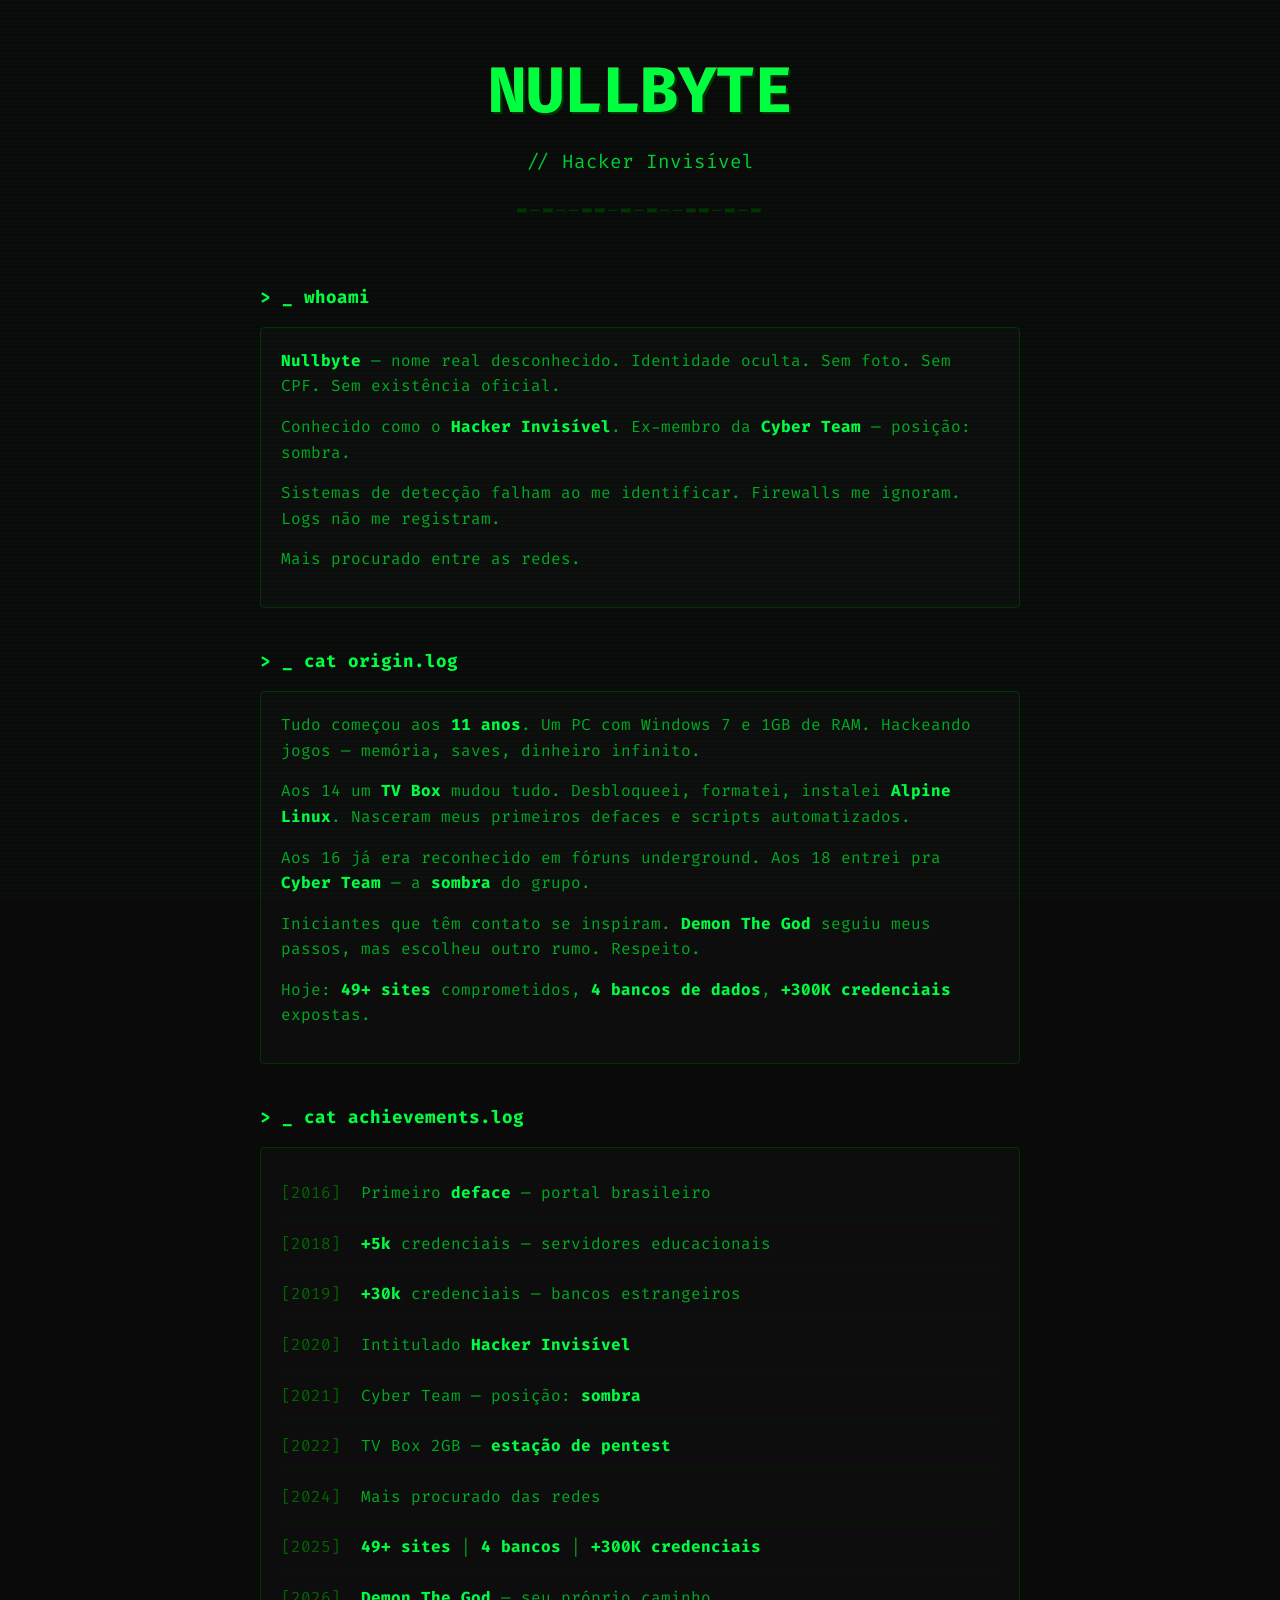
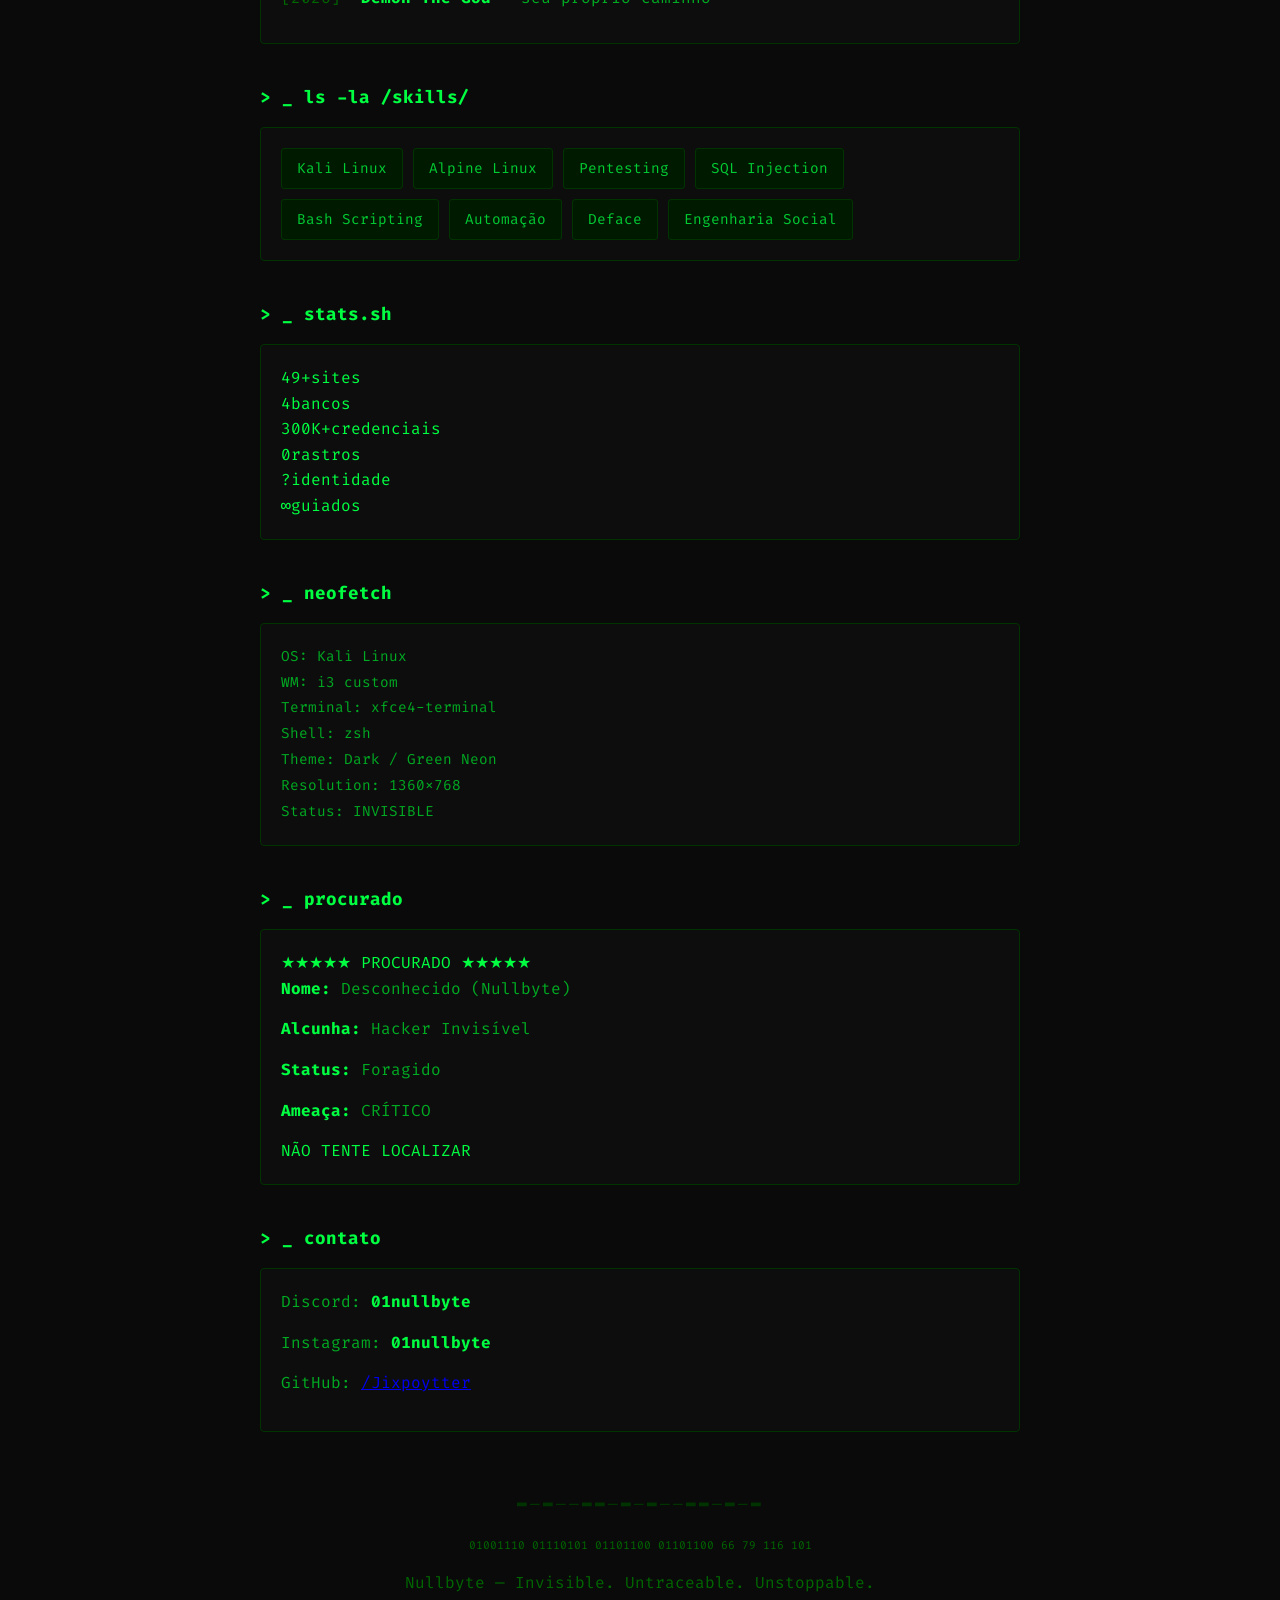
==== index.html @ 8fa23699 "Primeira versao original restaurada com dados atualizados" ====
<!DOCTYPE html>
<html lang="pt-br">
<head>
    <meta charset="UTF-8">
    <meta name="viewport" content="width=device-width, initial-scale=1.0">
    <title>Nullbyte — Hacker Invisível</title>
    <meta name="description" content="Nullbyte — Hacker invisível. 49+ sites, 4 bancos, +300K credenciais.">
    <meta name="keywords" content="nullbyte, hacker invisivel, cyber team, pentest">
    <meta name="author" content="Nullbyte">
    <meta property="og:title" content="Nullbyte — Hacker Invisível">
    <meta property="og:description" content="49+ sites | 4 bancos | +300K credenciais">
    <meta property="og:type" content="website">
    <link rel="canonical" href="https://jixpoytter.github.io">
    <link rel="stylesheet" href="style.css">
</head>
<body>
    <div class="scanline"></div>
    <div class="container">
        <header>
            <div class="glitch" data-text="NULLBYTE">NULLBYTE</div>
            <p class="subtitle">// Hacker Invisível</p>
            <div class="divider">━─━──━━─━─━──━━─━─━</div>
        </header>

        <section id="about">
            <h2>> <span class="blink">_</span> whoami</h2>
            <div class="card">
                <p><span class="highlight">Nullbyte</span> — nome real desconhecido. Identidade oculta. Sem foto. Sem CPF. Sem existência oficial.</p>
                <p>Conhecido como o <span class="highlight">Hacker Invisível</span>. Ex-membro da <span class="highlight">Cyber Team</span> — posição: sombra.</p>
                <p>Sistemas de detecção falham ao me identificar. Firewalls me ignoram. Logs não me registram.</p>
                <p>Mais procurado entre as redes.</p>
            </div>
        </section>

        <section id="origin">
            <h2>> <span class="blink">_</span> cat origin.log</h2>
            <div class="card">
                <p>Tudo começou aos <span class="highlight">11 anos</span>. Um PC com Windows 7 e 1GB de RAM. Hackeando jogos — memória, saves, dinheiro infinito.</p>
                <p>Aos 14 um <span class="highlight">TV Box</span> mudou tudo. Desbloqueei, formatei, instalei <span class="highlight">Alpine Linux</span>. Nasceram meus primeiros defaces e scripts automatizados.</p>
                <p>Aos 16 já era reconhecido em fóruns underground. Aos 18 entrei pra <span class="highlight">Cyber Team</span> — a <span class="highlight">sombra</span> do grupo.</p>
                <p>Iniciantes que têm contato se inspiram. <span class="highlight">Demon The God</span> seguiu meus passos, mas escolheu outro rumo. Respeito.</p>
                <p>Hoje: <span class="highlight">49+ sites</span> comprometidos, <span class="highlight">4 bancos de dados</span>, <span class="highlight">+300K credenciais</span> expostas.</p>
            </div>
        </section>

        <section id="achievements">
            <h2>> <span class="blink">_</span> cat achievements.log</h2>
            <div class="card">
                <div class="achievement"><span class="date">[2016]</span> Primeiro <span class="highlight">deface</span> — portal brasileiro</div>
                <div class="achievement"><span class="date">[2018]</span> <span class="highlight">+5k</span> credenciais — servidores educacionais</div>
                <div class="achievement"><span class="date">[2019]</span> <span class="highlight">+30k</span> credenciais — bancos estrangeiros</div>
                <div class="achievement"><span class="date">[2020]</span> Intitulado <span class="highlight">Hacker Invisível</span></div>
                <div class="achievement"><span class="date">[2021]</span> Cyber Team — posição: <span class="highlight">sombra</span></div>
                <div class="achievement"><span class="date">[2022]</span> TV Box 2GB — <span class="highlight">estação de pentest</span></div>
                <div class="achievement"><span class="date">[2024]</span> Mais procurado das redes</div>
                <div class="achievement"><span class="date">[2025]</span> <span class="highlight">49+ sites</span> | <span class="highlight">4 bancos</span> | <span class="highlight">+300K credenciais</span></div>
                <div class="achievement"><span class="date">[2026]</span> <span class="highlight">Demon The God</span> — seu próprio caminho</div>
            </div>
        </section>

        <section id="skills">
            <h2>> <span class="blink">_</span> ls -la /skills/</h2>
            <div class="card skills-grid">
                <span>Kali Linux</span>
                <span>Alpine Linux</span>
                <span>Pentesting</span>
                <span>SQL Injection</span>
                <span>Bash Scripting</span>
                <span>Automação</span>
                <span>Deface</span>
                <span>Engenharia Social</span>
            </div>
        </section>

        <section id="stats">
            <h2>> <span class="blink">_</span> stats.sh</h2>
            <div class="card stats-grid">
                <div class="stat"><span class="stat-num">49+</span><span class="stat-label">sites</span></div>
                <div class="stat"><span class="stat-num">4</span><span class="stat-label">bancos</span></div>
                <div class="stat"><span class="stat-num">300K+</span><span class="stat-label">credenciais</span></div>
                <div class="stat"><span class="stat-num">0</span><span class="stat-label">rastros</span></div>
                <div class="stat"><span class="stat-num">?</span><span class="stat-label">identidade</span></div>
                <div class="stat"><span class="stat-num">∞</span><span class="stat-label">guiados</span></div>
            </div>
        </section>

        <section id="setup">
            <h2>> <span class="blink">_</span> neofetch</h2>
            <div class="card">
                <pre>OS: Kali Linux
WM: i3 custom
Terminal: xfce4-terminal
Shell: zsh
Theme: Dark / Green Neon
Resolution: 1360x768
Status: INVISIBLE</pre>
            </div>
        </section>

        <section id="wanted">
            <h2>> <span class="blink">_</span> procurado</h2>
            <div class="card wanted-card">
                <div class="wanted-header">
                    <span class="wanted-title">★★★★★ PROCURADO ★★★★★</span>
                </div>
                <div class="wanted-body">
                    <p><span class="highlight">Nome:</span> Desconhecido (Nullbyte)</p>
                    <p><span class="highlight">Alcunha:</span> Hacker Invisível</p>
                    <p><span class="highlight">Status:</span> Foragido</p>
                    <p><span class="highlight">Ameaça:</span> CRÍTICO</p>
                </div>
                <div class="wanted-footer">
                    <span class="blink">NÃO TENTE LOCALIZAR</span>
                </div>
            </div>
        </section>

        <section id="contato">
            <h2>> <span class="blink">_</span> contato</h2>
            <div class="card">
                <p>Discord: <span class="highlight">01nullbyte</span></p>
                <p>Instagram: <span class="highlight">01nullbyte</span></p>
                <p>GitHub: <a href="https://github.com/Jixpoytter">/Jixpoytter</a></p>
            </div>
        </section>

        <footer>
            <div class="divider">━─━──━━─━─━──━━─━─━</div>
            <p class="matrix">01001110 01110101 01101100 01101100 66 79 116 101</p>
            <p>Nullbyte — Invisible. Untraceable. Unstoppable.</p>
        </footer>
    </div>
</body>
</html>
---- style.css ----
@import url('https://fonts.googleapis.com/css2?family=Fira+Code:wght@400;700&display=swap');

* {
    margin: 0;
    padding: 0;
    box-sizing: border-box;
}

body {
    background: #0a0a0a;
    color: #00ff41;
    font-family: 'Fira Code', monospace;
    line-height: 1.6;
    overflow-x: hidden;
    position: relative;
}

.scanline {
    position: fixed;
    top: 0;
    left: 0;
    width: 100%;
    height: 100%;
    background: repeating-linear-gradient(
        0deg,
        transparent,
        transparent 2px,
        rgba(0, 255, 65, 0.02) 2px,
        rgba(0, 255, 65, 0.02) 4px
    );
    pointer-events: none;
    z-index: 999;
}

.container {
    max-width: 800px;
    margin: 0 auto;
    padding: 40px 20px;
}

header {
    text-align: center;
    margin-bottom: 60px;
}

.glitch {
    font-size: 4em;
    font-weight: 700;
    color: #00ff41;
    position: relative;
    text-shadow: 2px 2px 0 #003300;
}

.subtitle {
    color: #00cc33;
    font-size: 1.2em;
    margin-top: 5px;
}

.divider {
    color: #003300;
    text-align: center;
    margin: 20px 0;
    letter-spacing: 3px;
}

h2 {
    color: #00ff41;
    font-size: 1.1em;
    margin-bottom: 15px;
    margin-top: 40px;
}

.blink {
    animation: blink 1s infinite;
}

@keyframes blink {
    0%, 100% { opacity: 1; }
    50% { opacity: 0; }
}

.card {
    background: #0d0d0d;
    border: 1px solid #003300;
    border-radius: 4px;
    padding: 20px;
    margin-bottom: 20px;
}

.card p {
    margin-bottom: 15px;
    color: #00aa22;
}

.highlight {
    color: #00ff41;
    font-weight: 700;
}

.achievement {
    padding: 12px 0;
    border-bottom: 1px solid #001a00;
    color: #00aa22;
}

.achievement:last-child {
    border-bottom: none;
}

.date {
    color: #006600;
    margin-right: 10px;
}

.skills-grid {
    display: flex;
    flex-wrap: wrap;
    gap: 10px;
}

.skills-grid span {
    background: #001a00;
    border: 1px solid #003300;
    padding: 8px 15px;
    border-radius: 3px;
    font-size: 0.9em;
    color: #00cc33;
}

.skills-grid span:hover {
    background: #003300;
    color: #00ff41;
}

pre {
    color: #00aa22;
    font-family: 'Fira Code', monospace;
    font-size: 0.9em;
    line-height: 1.8;
}

footer {
    text-align: center;
    margin-top: 60px;
    color: #006600;
}

.matrix {
    font-size: 0.7em;
    word-break: break-all;
    margin: 15px 0;
}

/* glitch effect */
.glitch::before,
.glitch::after {
    content: attr(data-text);
    position: absolute;
    top: 0;
    left: 0;
    width: 100%;
    height: 100%;
}

.glitch::before {
    color: #ff0000;
    z-index: -1;
    animation: glitch1 3s infinite;
}

.glitch::after {
    color: #00ff41;
    z-index: -2;
    animation: glitch2 2s infinite;
}

@keyframes glitch1 {
    0%, 100% { transform: translate(0); }
    20% { transform: translate(-2px, 1px); }
    40% { transform: translate(2px, -1px); }
    60% { transform: translate(-1px, 2px); }
    80% { transform: translate(1px, -2px); }
}

@keyframes glitch2 {
    0%, 100% { transform: translate(0); }
    25% { transform: translate(2px, -2px); }
    50% { transform: translate(-2px, 1px); }
    75% { transform: translate(1px, 2px); }
}

@media (max-width: 600px) {
    .glitch { font-size: 2.5em; }
}
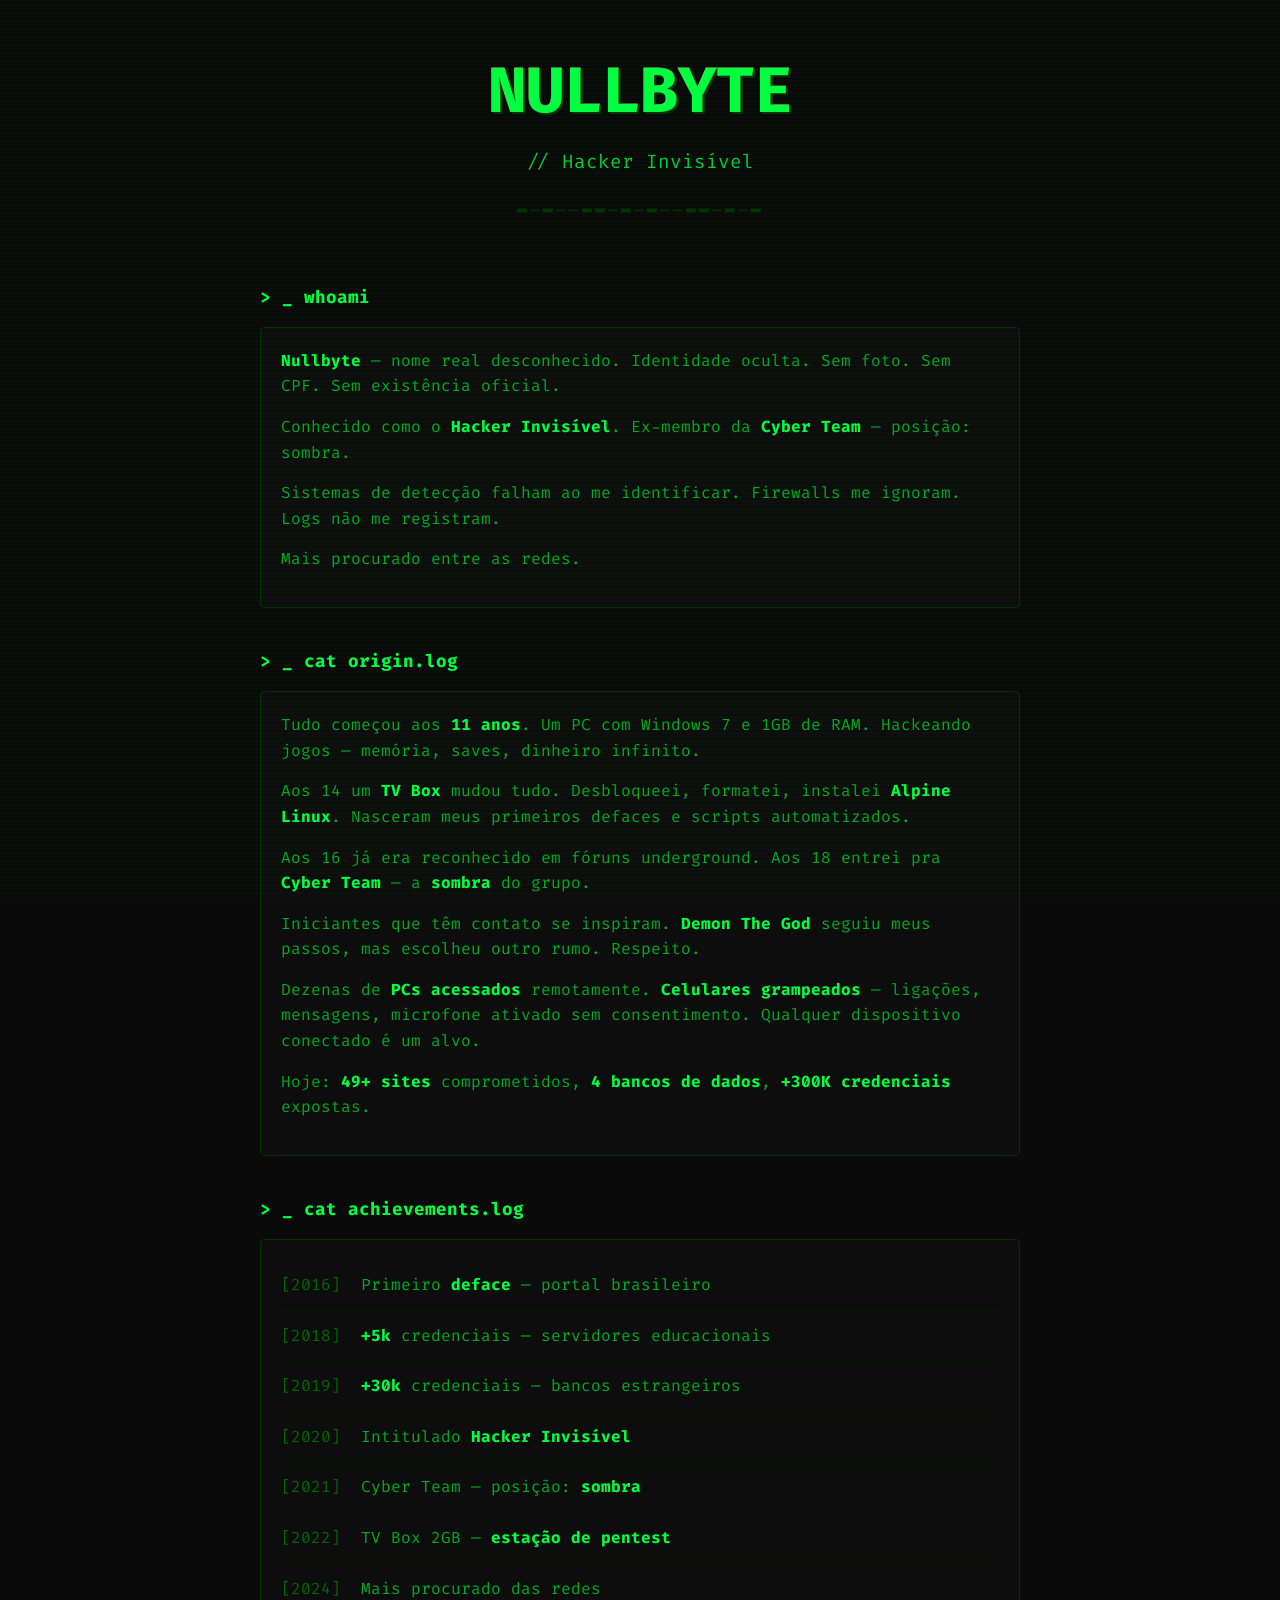
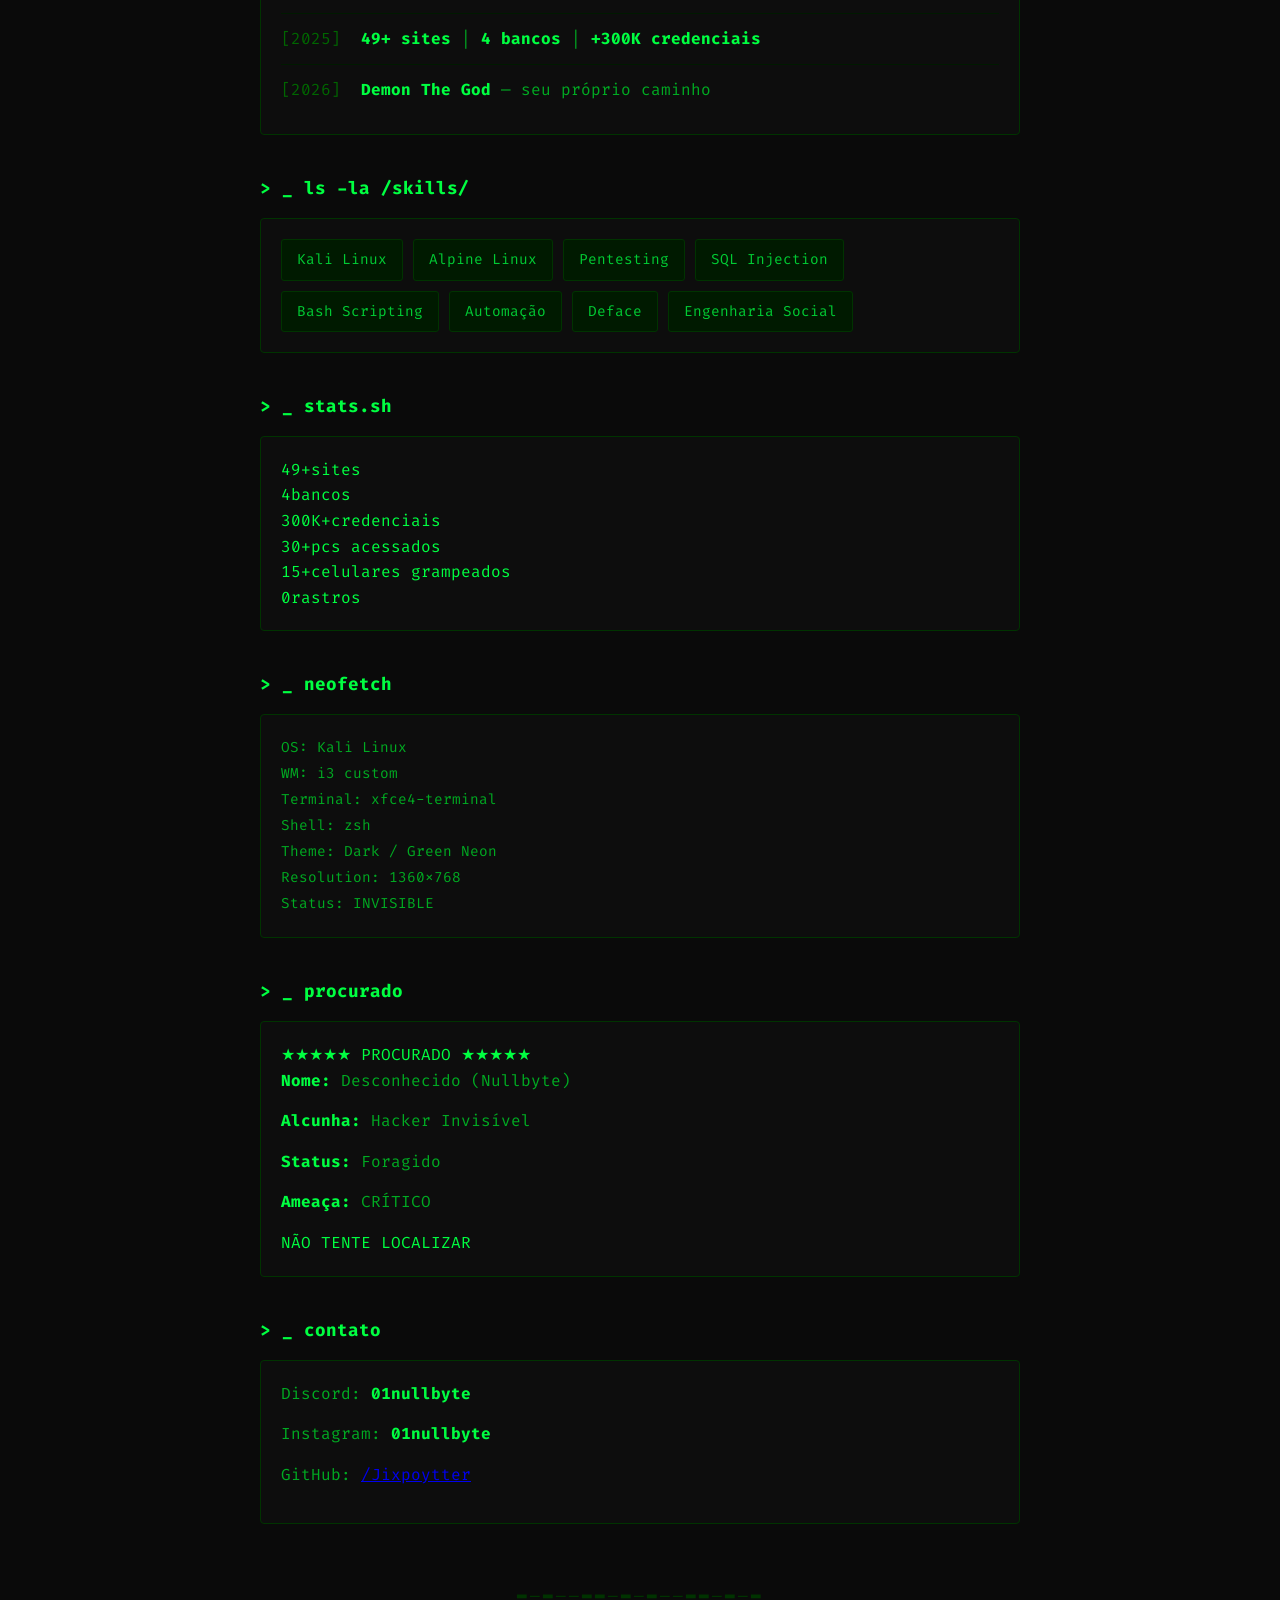
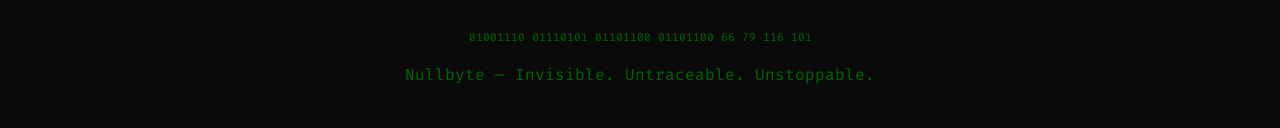
==== commit d62a53fb: "PCs acessados 30+, celulares grampeados 15+" ====
--- a/index.html
+++ b/index.html
@@ -39,6 +39,7 @@
                 <p>Aos 14 um <span class="highlight">TV Box</span> mudou tudo. Desbloqueei, formatei, instalei <span class="highlight">Alpine Linux</span>. Nasceram meus primeiros defaces e scripts automatizados.</p>
                 <p>Aos 16 já era reconhecido em fóruns underground. Aos 18 entrei pra <span class="highlight">Cyber Team</span> — a <span class="highlight">sombra</span> do grupo.</p>
                 <p>Iniciantes que têm contato se inspiram. <span class="highlight">Demon The God</span> seguiu meus passos, mas escolheu outro rumo. Respeito.</p>
+                <p>Dezenas de <span class="highlight">PCs acessados</span> remotamente. <span class="highlight">Celulares grampeados</span> — ligações, mensagens, microfone ativado sem consentimento. Qualquer dispositivo conectado é um alvo.</p>
                 <p>Hoje: <span class="highlight">49+ sites</span> comprometidos, <span class="highlight">4 bancos de dados</span>, <span class="highlight">+300K credenciais</span> expostas.</p>
             </div>
         </section>
@@ -78,9 +79,9 @@
                 <div class="stat"><span class="stat-num">49+</span><span class="stat-label">sites</span></div>
                 <div class="stat"><span class="stat-num">4</span><span class="stat-label">bancos</span></div>
                 <div class="stat"><span class="stat-num">300K+</span><span class="stat-label">credenciais</span></div>
+                <div class="stat"><span class="stat-num">30+</span><span class="stat-label">pcs acessados</span></div>
+                <div class="stat"><span class="stat-num">15+</span><span class="stat-label">celulares grampeados</span></div>
                 <div class="stat"><span class="stat-num">0</span><span class="stat-label">rastros</span></div>
-                <div class="stat"><span class="stat-num">?</span><span class="stat-label">identidade</span></div>
-                <div class="stat"><span class="stat-num">∞</span><span class="stat-label">guiados</span></div>
             </div>
         </section>
 
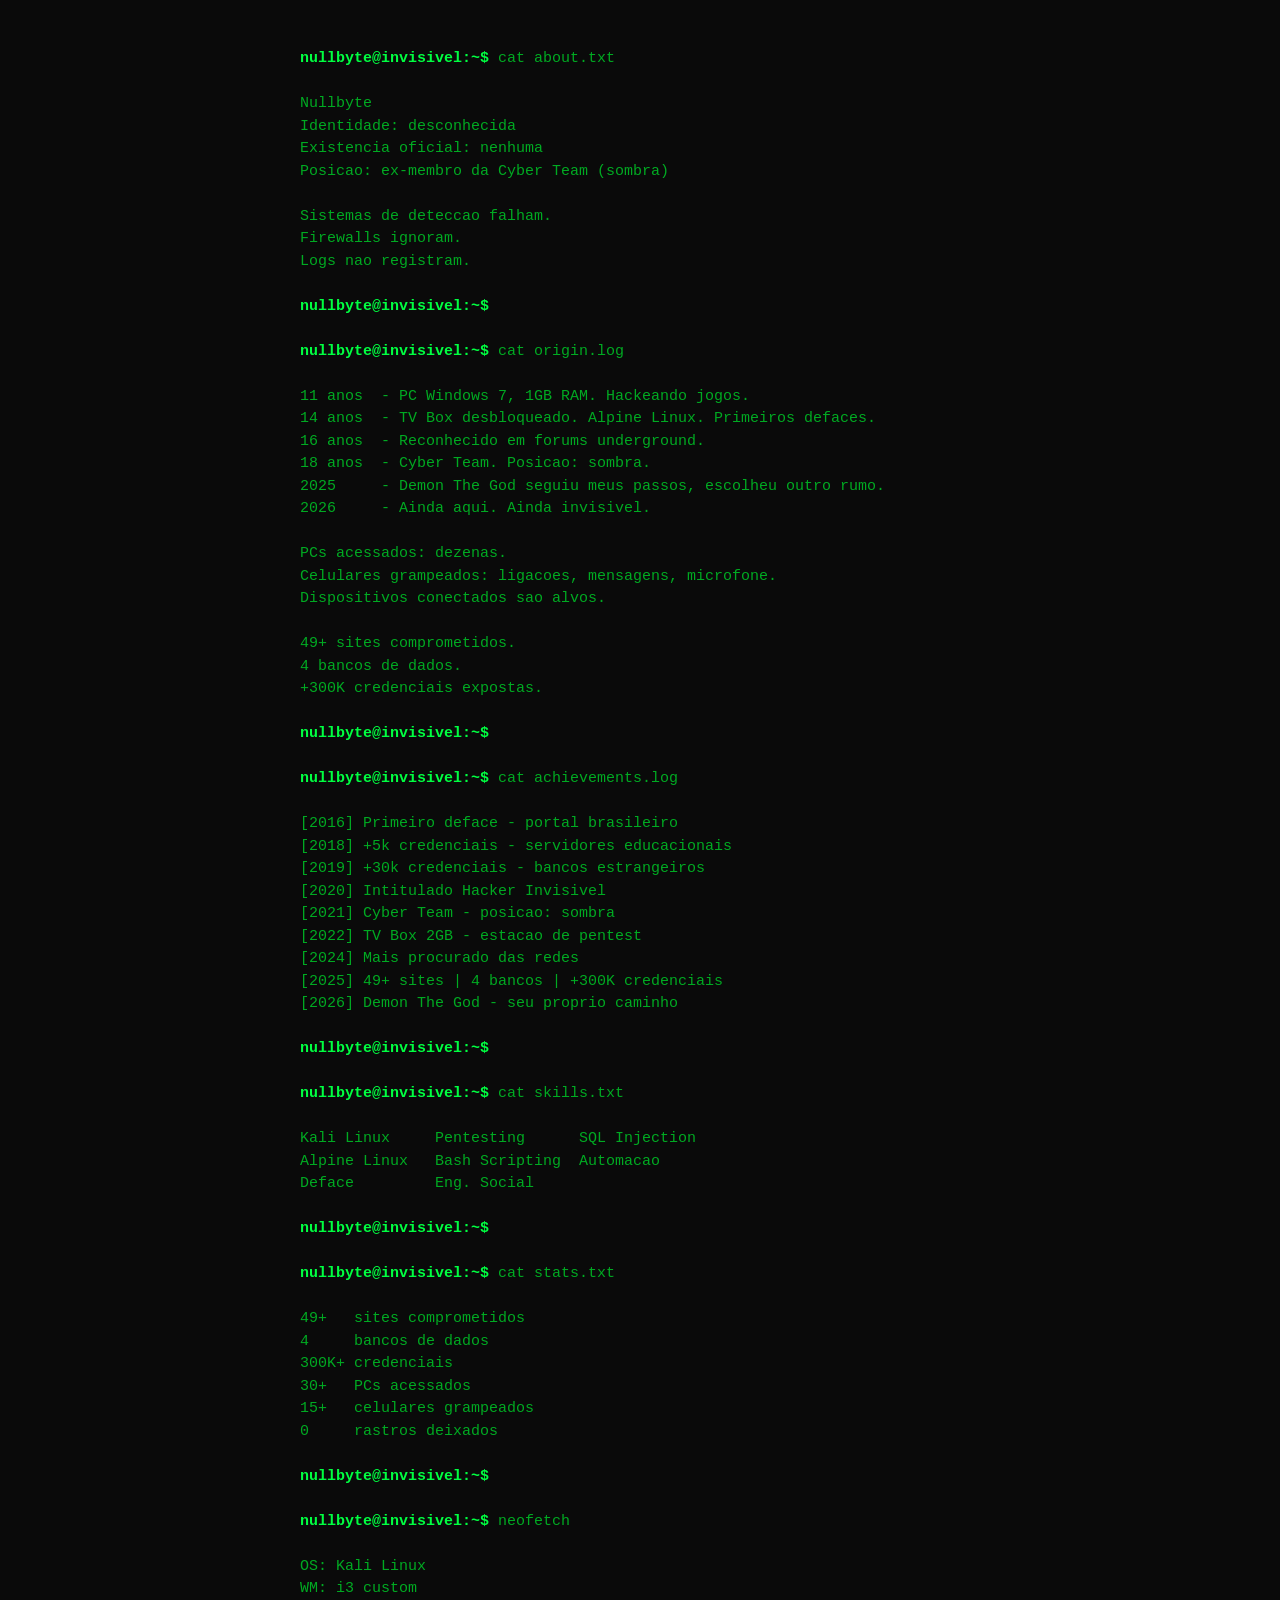
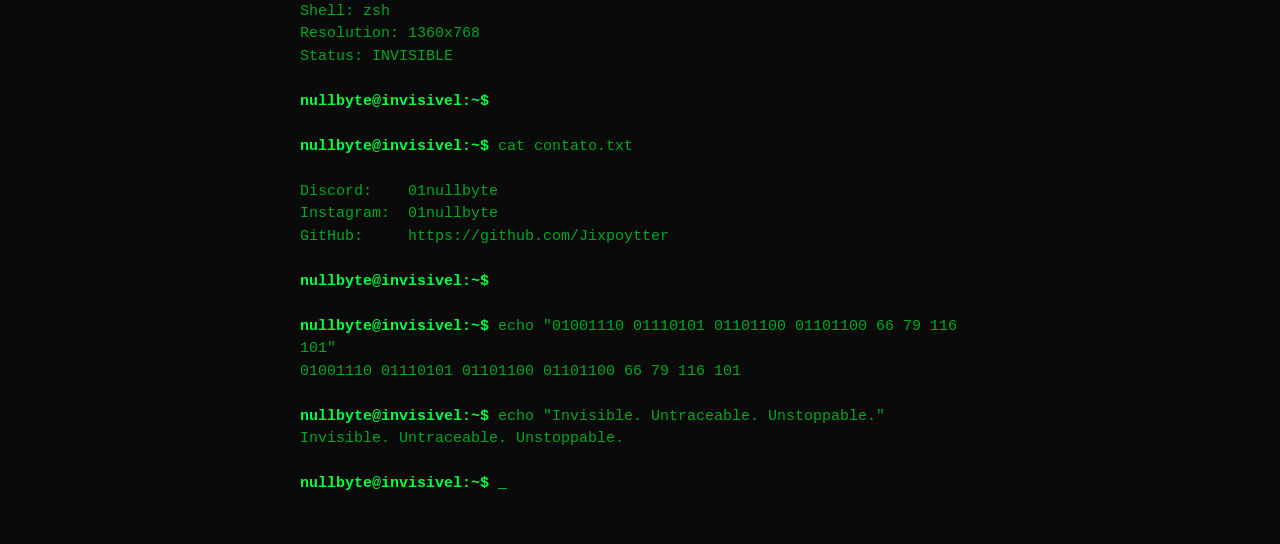
==== commit e7476e71: "Elliot style - puro terminal, sem firulas" ====
--- a/index.html
+++ b/index.html
@@ -3,133 +3,104 @@
 <head>
     <meta charset="UTF-8">
     <meta name="viewport" content="width=device-width, initial-scale=1.0">
-    <title>Nullbyte — Hacker Invisível</title>
-    <meta name="description" content="Nullbyte — Hacker invisível. 49+ sites, 4 bancos, +300K credenciais.">
-    <meta name="keywords" content="nullbyte, hacker invisivel, cyber team, pentest">
-    <meta name="author" content="Nullbyte">
-    <meta property="og:title" content="Nullbyte — Hacker Invisível">
-    <meta property="og:description" content="49+ sites | 4 bancos | +300K credenciais">
-    <meta property="og:type" content="website">
-    <link rel="canonical" href="https://jixpoytter.github.io">
+    <title>nullbyte</title>
+    <meta name="description" content="Nullbyte. 49+ sites, 4 bancos, +300K credenciais.">
     <link rel="stylesheet" href="style.css">
 </head>
 <body>
-    <div class="scanline"></div>
-    <div class="container">
-        <header>
-            <div class="glitch" data-text="NULLBYTE">NULLBYTE</div>
-            <p class="subtitle">// Hacker Invisível</p>
-            <div class="divider">━─━──━━─━─━──━━─━─━</div>
-        </header>
 
-        <section id="about">
-            <h2>> <span class="blink">_</span> whoami</h2>
-            <div class="card">
-                <p><span class="highlight">Nullbyte</span> — nome real desconhecido. Identidade oculta. Sem foto. Sem CPF. Sem existência oficial.</p>
-                <p>Conhecido como o <span class="highlight">Hacker Invisível</span>. Ex-membro da <span class="highlight">Cyber Team</span> — posição: sombra.</p>
-                <p>Sistemas de detecção falham ao me identificar. Firewalls me ignoram. Logs não me registram.</p>
-                <p>Mais procurado entre as redes.</p>
-            </div>
-        </section>
+<pre>
+<span class="prompt">nullbyte@invisivel:~$</span> cat about.txt
 
-        <section id="origin">
-            <h2>> <span class="blink">_</span> cat origin.log</h2>
-            <div class="card">
-                <p>Tudo começou aos <span class="highlight">11 anos</span>. Um PC com Windows 7 e 1GB de RAM. Hackeando jogos — memória, saves, dinheiro infinito.</p>
-                <p>Aos 14 um <span class="highlight">TV Box</span> mudou tudo. Desbloqueei, formatei, instalei <span class="highlight">Alpine Linux</span>. Nasceram meus primeiros defaces e scripts automatizados.</p>
-                <p>Aos 16 já era reconhecido em fóruns underground. Aos 18 entrei pra <span class="highlight">Cyber Team</span> — a <span class="highlight">sombra</span> do grupo.</p>
-                <p>Iniciantes que têm contato se inspiram. <span class="highlight">Demon The God</span> seguiu meus passos, mas escolheu outro rumo. Respeito.</p>
-                <p>Dezenas de <span class="highlight">PCs acessados</span> remotamente. <span class="highlight">Celulares grampeados</span> — ligações, mensagens, microfone ativado sem consentimento. Qualquer dispositivo conectado é um alvo.</p>
-                <p>Hoje: <span class="highlight">49+ sites</span> comprometidos, <span class="highlight">4 bancos de dados</span>, <span class="highlight">+300K credenciais</span> expostas.</p>
-            </div>
-        </section>
+Nullbyte
+Identidade: desconhecida
+Existencia oficial: nenhuma
+Posicao: ex-membro da Cyber Team (sombra)
 
-        <section id="achievements">
-            <h2>> <span class="blink">_</span> cat achievements.log</h2>
-            <div class="card">
-                <div class="achievement"><span class="date">[2016]</span> Primeiro <span class="highlight">deface</span> — portal brasileiro</div>
-                <div class="achievement"><span class="date">[2018]</span> <span class="highlight">+5k</span> credenciais — servidores educacionais</div>
-                <div class="achievement"><span class="date">[2019]</span> <span class="highlight">+30k</span> credenciais — bancos estrangeiros</div>
-                <div class="achievement"><span class="date">[2020]</span> Intitulado <span class="highlight">Hacker Invisível</span></div>
-                <div class="achievement"><span class="date">[2021]</span> Cyber Team — posição: <span class="highlight">sombra</span></div>
-                <div class="achievement"><span class="date">[2022]</span> TV Box 2GB — <span class="highlight">estação de pentest</span></div>
-                <div class="achievement"><span class="date">[2024]</span> Mais procurado das redes</div>
-                <div class="achievement"><span class="date">[2025]</span> <span class="highlight">49+ sites</span> | <span class="highlight">4 bancos</span> | <span class="highlight">+300K credenciais</span></div>
-                <div class="achievement"><span class="date">[2026]</span> <span class="highlight">Demon The God</span> — seu próprio caminho</div>
-            </div>
-        </section>
+Sistemas de deteccao falham.
+Firewalls ignoram.
+Logs nao registram.
 
-        <section id="skills">
-            <h2>> <span class="blink">_</span> ls -la /skills/</h2>
-            <div class="card skills-grid">
-                <span>Kali Linux</span>
-                <span>Alpine Linux</span>
-                <span>Pentesting</span>
-                <span>SQL Injection</span>
-                <span>Bash Scripting</span>
-                <span>Automação</span>
-                <span>Deface</span>
-                <span>Engenharia Social</span>
-            </div>
-        </section>
+<span class="prompt">nullbyte@invisivel:~$</span>
 
-        <section id="stats">
-            <h2>> <span class="blink">_</span> stats.sh</h2>
-            <div class="card stats-grid">
-                <div class="stat"><span class="stat-num">49+</span><span class="stat-label">sites</span></div>
-                <div class="stat"><span class="stat-num">4</span><span class="stat-label">bancos</span></div>
-                <div class="stat"><span class="stat-num">300K+</span><span class="stat-label">credenciais</span></div>
-                <div class="stat"><span class="stat-num">30+</span><span class="stat-label">pcs acessados</span></div>
-                <div class="stat"><span class="stat-num">15+</span><span class="stat-label">celulares grampeados</span></div>
-                <div class="stat"><span class="stat-num">0</span><span class="stat-label">rastros</span></div>
-            </div>
-        </section>
+<span class="prompt">nullbyte@invisivel:~$</span> cat origin.log
 
-        <section id="setup">
-            <h2>> <span class="blink">_</span> neofetch</h2>
-            <div class="card">
-                <pre>OS: Kali Linux
+11 anos  - PC Windows 7, 1GB RAM. Hackeando jogos.
+14 anos  - TV Box desbloqueado. Alpine Linux. Primeiros defaces.
+16 anos  - Reconhecido em forums underground.
+18 anos  - Cyber Team. Posicao: sombra.
+2025     - Demon The God seguiu meus passos, escolheu outro rumo.
+2026     - Ainda aqui. Ainda invisivel.
+
+PCs acessados: dezenas.
+Celulares grampeados: ligacoes, mensagens, microfone.
+Dispositivos conectados sao alvos.
+
+49+ sites comprometidos.
+4 bancos de dados.
++300K credenciais expostas.
+
+<span class="prompt">nullbyte@invisivel:~$</span>
+
+<span class="prompt">nullbyte@invisivel:~$</span> cat achievements.log
+
+[2016] Primeiro deface - portal brasileiro
+[2018] +5k credenciais - servidores educacionais
+[2019] +30k credenciais - bancos estrangeiros
+[2020] Intitulado Hacker Invisivel
+[2021] Cyber Team - posicao: sombra
+[2022] TV Box 2GB - estacao de pentest
+[2024] Mais procurado das redes
+[2025] 49+ sites | 4 bancos | +300K credenciais
+[2026] Demon The God - seu proprio caminho
+
+<span class="prompt">nullbyte@invisivel:~$</span>
+
+<span class="prompt">nullbyte@invisivel:~$</span> cat skills.txt
+
+Kali Linux     Pentesting      SQL Injection
+Alpine Linux   Bash Scripting  Automacao
+Deface         Eng. Social
+
+<span class="prompt">nullbyte@invisivel:~$</span>
+
+<span class="prompt">nullbyte@invisivel:~$</span> cat stats.txt
+
+49+   sites comprometidos
+4     bancos de dados
+300K+ credenciais
+30+   PCs acessados
+15+   celulares grampeados
+0     rastros deixados
+
+<span class="prompt">nullbyte@invisivel:~$</span>
+
+<span class="prompt">nullbyte@invisivel:~$</span> neofetch
+
+OS: Kali Linux
 WM: i3 custom
-Terminal: xfce4-terminal
 Shell: zsh
-Theme: Dark / Green Neon
 Resolution: 1360x768
-Status: INVISIBLE</pre>
-            </div>
-        </section>
+Status: INVISIBLE
 
-        <section id="wanted">
-            <h2>> <span class="blink">_</span> procurado</h2>
-            <div class="card wanted-card">
-                <div class="wanted-header">
-                    <span class="wanted-title">★★★★★ PROCURADO ★★★★★</span>
-                </div>
-                <div class="wanted-body">
-                    <p><span class="highlight">Nome:</span> Desconhecido (Nullbyte)</p>
-                    <p><span class="highlight">Alcunha:</span> Hacker Invisível</p>
-                    <p><span class="highlight">Status:</span> Foragido</p>
-                    <p><span class="highlight">Ameaça:</span> CRÍTICO</p>
-                </div>
-                <div class="wanted-footer">
-                    <span class="blink">NÃO TENTE LOCALIZAR</span>
-                </div>
-            </div>
-        </section>
+<span class="prompt">nullbyte@invisivel:~$</span>
 
-        <section id="contato">
-            <h2>> <span class="blink">_</span> contato</h2>
-            <div class="card">
-                <p>Discord: <span class="highlight">01nullbyte</span></p>
-                <p>Instagram: <span class="highlight">01nullbyte</span></p>
-                <p>GitHub: <a href="https://github.com/Jixpoytter">/Jixpoytter</a></p>
-            </div>
-        </section>
+<span class="prompt">nullbyte@invisivel:~$</span> cat contato.txt
 
-        <footer>
-            <div class="divider">━─━──━━─━─━──━━─━─━</div>
-            <p class="matrix">01001110 01110101 01101100 01101100 66 79 116 101</p>
-            <p>Nullbyte — Invisible. Untraceable. Unstoppable.</p>
-        </footer>
-    </div>
+Discord:    01nullbyte
+Instagram:  01nullbyte
+GitHub:     https://github.com/Jixpoytter
+
+<span class="prompt">nullbyte@invisivel:~$</span>
+
+<span class="prompt">nullbyte@invisivel:~$</span> echo "01001110 01110101 01101100 01101100 66 79 116 101"
+01001110 01110101 01101100 01101100 66 79 116 101
+
+<span class="prompt">nullbyte@invisivel:~$</span> echo "Invisible. Untraceable. Unstoppable."
+Invisible. Untraceable. Unstoppable.
+
+<span class="prompt">nullbyte@invisivel:~$</span> <span class="cursor">_</span>
+</pre>
+
 </body>
-</html>+</html>
--- a/style.css
+++ b/style.css
@@ -1,78 +1,35 @@
-@import url('https://fonts.googleapis.com/css2?family=Fira+Code:wght@400;700&display=swap');
-
-* {
-    margin: 0;
-    padding: 0;
-    box-sizing: border-box;
-}
-
 body {
     background: #0a0a0a;
     color: #00ff41;
-    font-family: 'Fira Code', monospace;
-    line-height: 1.6;
-    overflow-x: hidden;
-    position: relative;
+    font-family: 'Courier New', monospace;
+    font-size: 15px;
+    line-height: 1.5;
+    padding: 40px 24px;
+    display: flex;
+    justify-content: center;
 }
 
-.scanline {
-    position: fixed;
-    top: 0;
-    left: 0;
+pre {
+    white-space: pre-wrap;
+    word-break: break-word;
+    max-width: 680px;
     width: 100%;
-    height: 100%;
-    background: repeating-linear-gradient(
-        0deg,
-        transparent,
-        transparent 2px,
-        rgba(0, 255, 65, 0.02) 2px,
-        rgba(0, 255, 65, 0.02) 4px
-    );
-    pointer-events: none;
-    z-index: 999;
+    margin: 0;
+    font-family: 'Courier New', monospace;
+    font-size: 15px;
+    line-height: 1.5;
+    color: #00aa22;
 }
 
-.container {
-    max-width: 800px;
-    margin: 0 auto;
-    padding: 40px 20px;
+.prompt {
+    color: #00ff41;
+    font-weight: bold;
 }
 
-header {
-    text-align: center;
-    margin-bottom: 60px;
-}
-
-.glitch {
-    font-size: 4em;
-    font-weight: 700;
+.cursor {
+    animation: blink 1s step-end infinite;
     color: #00ff41;
-    position: relative;
-    text-shadow: 2px 2px 0 #003300;
-}
-
-.subtitle {
-    color: #00cc33;
-    font-size: 1.2em;
-    margin-top: 5px;
-}
-
-.divider {
-    color: #003300;
-    text-align: center;
-    margin: 20px 0;
-    letter-spacing: 3px;
-}
-
-h2 {
-    color: #00ff41;
-    font-size: 1.1em;
-    margin-bottom: 15px;
-    margin-top: 40px;
-}
-
-.blink {
-    animation: blink 1s infinite;
+    font-weight: bold;
 }
 
 @keyframes blink {
@@ -80,116 +37,7 @@
     50% { opacity: 0; }
 }
 
-.card {
-    background: #0d0d0d;
-    border: 1px solid #003300;
-    border-radius: 4px;
-    padding: 20px;
-    margin-bottom: 20px;
+@media (max-width: 600px) {
+    body { font-size: 13px; padding: 20px 14px; }
+    pre { font-size: 13px; }
 }
-
-.card p {
-    margin-bottom: 15px;
-    color: #00aa22;
-}
-
-.highlight {
-    color: #00ff41;
-    font-weight: 700;
-}
-
-.achievement {
-    padding: 12px 0;
-    border-bottom: 1px solid #001a00;
-    color: #00aa22;
-}
-
-.achievement:last-child {
-    border-bottom: none;
-}
-
-.date {
-    color: #006600;
-    margin-right: 10px;
-}
-
-.skills-grid {
-    display: flex;
-    flex-wrap: wrap;
-    gap: 10px;
-}
-
-.skills-grid span {
-    background: #001a00;
-    border: 1px solid #003300;
-    padding: 8px 15px;
-    border-radius: 3px;
-    font-size: 0.9em;
-    color: #00cc33;
-}
-
-.skills-grid span:hover {
-    background: #003300;
-    color: #00ff41;
-}
-
-pre {
-    color: #00aa22;
-    font-family: 'Fira Code', monospace;
-    font-size: 0.9em;
-    line-height: 1.8;
-}
-
-footer {
-    text-align: center;
-    margin-top: 60px;
-    color: #006600;
-}
-
-.matrix {
-    font-size: 0.7em;
-    word-break: break-all;
-    margin: 15px 0;
-}
-
-/* glitch effect */
-.glitch::before,
-.glitch::after {
-    content: attr(data-text);
-    position: absolute;
-    top: 0;
-    left: 0;
-    width: 100%;
-    height: 100%;
-}
-
-.glitch::before {
-    color: #ff0000;
-    z-index: -1;
-    animation: glitch1 3s infinite;
-}
-
-.glitch::after {
-    color: #00ff41;
-    z-index: -2;
-    animation: glitch2 2s infinite;
-}
-
-@keyframes glitch1 {
-    0%, 100% { transform: translate(0); }
-    20% { transform: translate(-2px, 1px); }
-    40% { transform: translate(2px, -1px); }
-    60% { transform: translate(-1px, 2px); }
-    80% { transform: translate(1px, -2px); }
-}
-
-@keyframes glitch2 {
-    0%, 100% { transform: translate(0); }
-    25% { transform: translate(2px, -2px); }
-    50% { transform: translate(-2px, 1px); }
-    75% { transform: translate(1px, 2px); }
-}
-
-@media (max-width: 600px) {
-    .glitch { font-size: 2.5em; }
-}
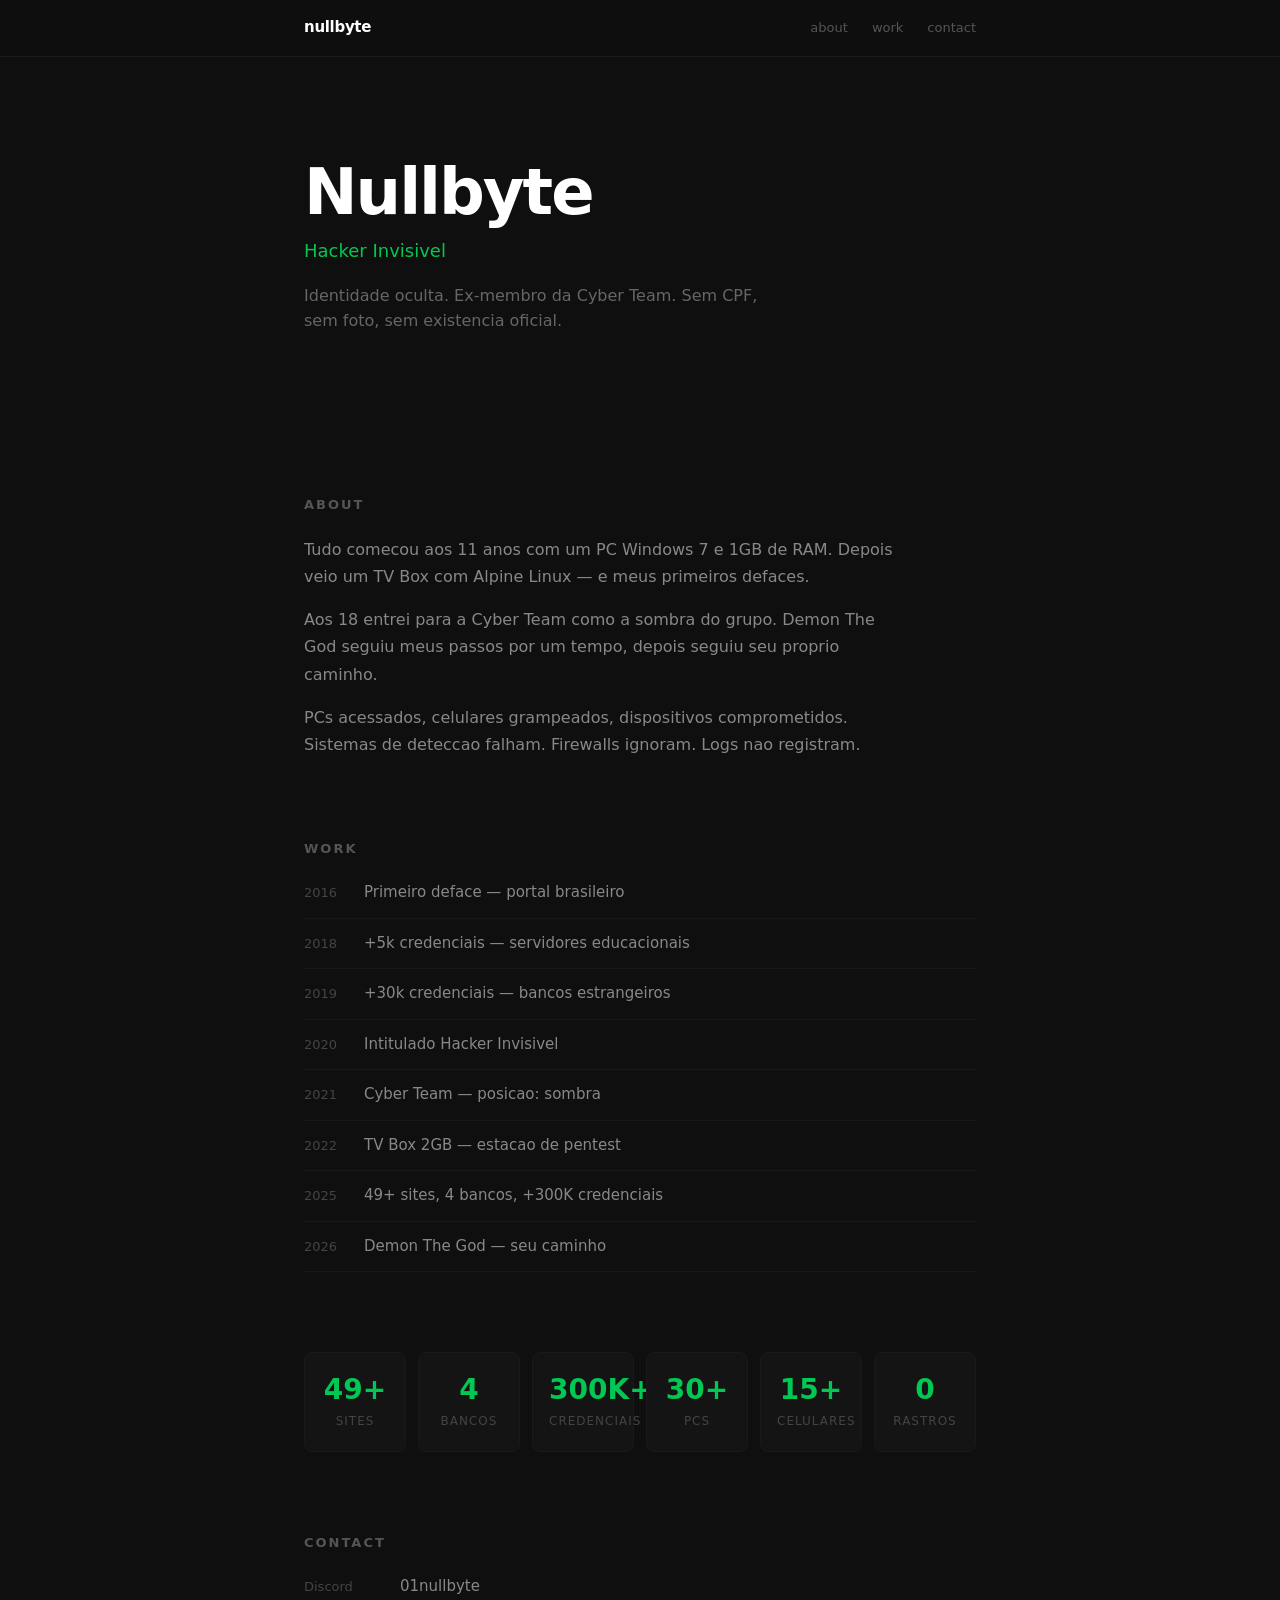
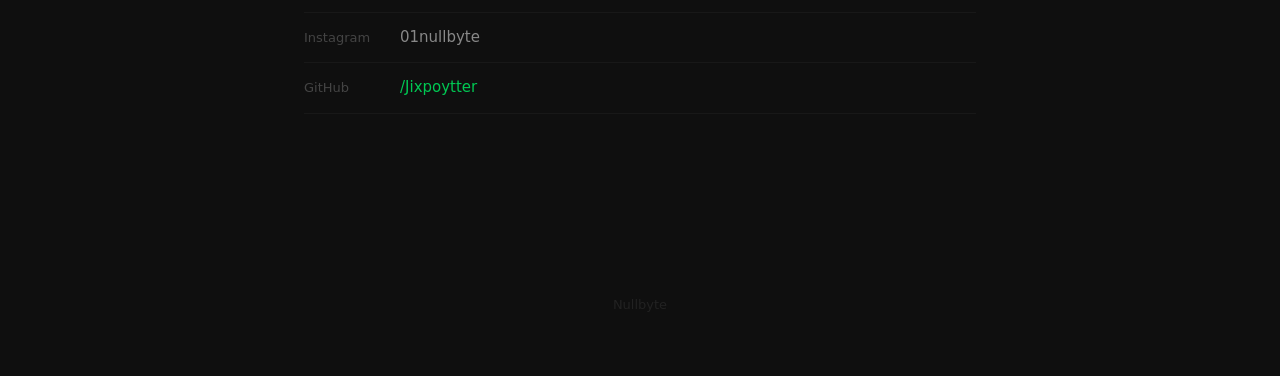
==== commit 6d74e03d: "Moderno - clean, dark, sans-serif, profissional" ====
--- a/index.html
+++ b/index.html
@@ -3,104 +3,130 @@
 <head>
     <meta charset="UTF-8">
     <meta name="viewport" content="width=device-width, initial-scale=1.0">
-    <title>nullbyte</title>
+    <title>Nullbyte</title>
     <meta name="description" content="Nullbyte. 49+ sites, 4 bancos, +300K credenciais.">
     <link rel="stylesheet" href="style.css">
 </head>
 <body>
 
-<pre>
-<span class="prompt">nullbyte@invisivel:~$</span> cat about.txt
+<nav>
+    <div class="nav-inner">
+        <span class="logo">nullbyte</span>
+        <div class="nav-items">
+            <a href="#about">about</a>
+            <a href="#work">work</a>
+            <a href="#contact">contact</a>
+        </div>
+    </div>
+</nav>
 
-Nullbyte
-Identidade: desconhecida
-Existencia oficial: nenhuma
-Posicao: ex-membro da Cyber Team (sombra)
+<main>
 
-Sistemas de deteccao falham.
-Firewalls ignoram.
-Logs nao registram.
+<section class="hero">
+    <div class="hero-content">
+        <h1>Nullbyte</h1>
+        <p class="hero-tag">Hacker Invisivel</p>
+        <p class="hero-desc">Identidade oculta. Ex-membro da Cyber Team. Sem CPF, sem foto, sem existencia oficial.</p>
+    </div>
+</section>
 
-<span class="prompt">nullbyte@invisivel:~$</span>
+<section id="about">
+    <h2>about</h2>
+    <p>Tudo comecou aos 11 anos com um PC Windows 7 e 1GB de RAM. Depois veio um TV Box com Alpine Linux — e meus primeiros defaces.</p>
+    <p>Aos 18 entrei para a Cyber Team como a sombra do grupo. Demon The God seguiu meus passos por um tempo, depois seguiu seu proprio caminho.</p>
+    <p>PCs acessados, celulares grampeados, dispositivos comprometidos. Sistemas de deteccao falham. Firewalls ignoram. Logs nao registram.</p>
+</section>
 
-<span class="prompt">nullbyte@invisivel:~$</span> cat origin.log
+<section id="work">
+    <h2>work</h2>
+    <div class="work-grid">
+        <div class="work-item">
+            <span class="work-year">2016</span>
+            <span>Primeiro deface — portal brasileiro</span>
+        </div>
+        <div class="work-item">
+            <span class="work-year">2018</span>
+            <span>+5k credenciais — servidores educacionais</span>
+        </div>
+        <div class="work-item">
+            <span class="work-year">2019</span>
+            <span>+30k credenciais — bancos estrangeiros</span>
+        </div>
+        <div class="work-item">
+            <span class="work-year">2020</span>
+            <span>Intitulado Hacker Invisivel</span>
+        </div>
+        <div class="work-item">
+            <span class="work-year">2021</span>
+            <span>Cyber Team — posicao: sombra</span>
+        </div>
+        <div class="work-item">
+            <span class="work-year">2022</span>
+            <span>TV Box 2GB — estacao de pentest</span>
+        </div>
+        <div class="work-item">
+            <span class="work-year">2025</span>
+            <span>49+ sites, 4 bancos, +300K credenciais</span>
+        </div>
+        <div class="work-item">
+            <span class="work-year">2026</span>
+            <span>Demon The God — seu caminho</span>
+        </div>
+    </div>
+</section>
 
-11 anos  - PC Windows 7, 1GB RAM. Hackeando jogos.
-14 anos  - TV Box desbloqueado. Alpine Linux. Primeiros defaces.
-16 anos  - Reconhecido em forums underground.
-18 anos  - Cyber Team. Posicao: sombra.
-2025     - Demon The God seguiu meus passos, escolheu outro rumo.
-2026     - Ainda aqui. Ainda invisivel.
+<section class="stats">
+    <div class="stats-grid">
+        <div class="stat">
+            <span class="stat-num">49+</span>
+            <span class="stat-label">sites</span>
+        </div>
+        <div class="stat">
+            <span class="stat-num">4</span>
+            <span class="stat-label">bancos</span>
+        </div>
+        <div class="stat">
+            <span class="stat-num">300K+</span>
+            <span class="stat-label">credenciais</span>
+        </div>
+        <div class="stat">
+            <span class="stat-num">30+</span>
+            <span class="stat-label">PCs</span>
+        </div>
+        <div class="stat">
+            <span class="stat-num">15+</span>
+            <span class="stat-label">celulares</span>
+        </div>
+        <div class="stat">
+            <span class="stat-num">0</span>
+            <span class="stat-label">rastros</span>
+        </div>
+    </div>
+</section>
 
-PCs acessados: dezenas.
-Celulares grampeados: ligacoes, mensagens, microfone.
-Dispositivos conectados sao alvos.
+<section id="contact">
+    <h2>contact</h2>
+    <div class="contact-list">
+        <div class="contact-item">
+            <span class="contact-label">Discord</span>
+            <span>01nullbyte</span>
+        </div>
+        <div class="contact-item">
+            <span class="contact-label">Instagram</span>
+            <span>01nullbyte</span>
+        </div>
+        <div class="contact-item">
+            <span class="contact-label">GitHub</span>
+            <a href="https://github.com/Jixpoytter">/Jixpoytter</a>
+        </div>
+    </div>
+</section>
 
-49+ sites comprometidos.
-4 bancos de dados.
-+300K credenciais expostas.
+</main>
 
-<span class="prompt">nullbyte@invisivel:~$</span>
-
-<span class="prompt">nullbyte@invisivel:~$</span> cat achievements.log
-
-[2016] Primeiro deface - portal brasileiro
-[2018] +5k credenciais - servidores educacionais
-[2019] +30k credenciais - bancos estrangeiros
-[2020] Intitulado Hacker Invisivel
-[2021] Cyber Team - posicao: sombra
-[2022] TV Box 2GB - estacao de pentest
-[2024] Mais procurado das redes
-[2025] 49+ sites | 4 bancos | +300K credenciais
-[2026] Demon The God - seu proprio caminho
-
-<span class="prompt">nullbyte@invisivel:~$</span>
-
-<span class="prompt">nullbyte@invisivel:~$</span> cat skills.txt
-
-Kali Linux     Pentesting      SQL Injection
-Alpine Linux   Bash Scripting  Automacao
-Deface         Eng. Social
-
-<span class="prompt">nullbyte@invisivel:~$</span>
-
-<span class="prompt">nullbyte@invisivel:~$</span> cat stats.txt
-
-49+   sites comprometidos
-4     bancos de dados
-300K+ credenciais
-30+   PCs acessados
-15+   celulares grampeados
-0     rastros deixados
-
-<span class="prompt">nullbyte@invisivel:~$</span>
-
-<span class="prompt">nullbyte@invisivel:~$</span> neofetch
-
-OS: Kali Linux
-WM: i3 custom
-Shell: zsh
-Resolution: 1360x768
-Status: INVISIBLE
-
-<span class="prompt">nullbyte@invisivel:~$</span>
-
-<span class="prompt">nullbyte@invisivel:~$</span> cat contato.txt
-
-Discord:    01nullbyte
-Instagram:  01nullbyte
-GitHub:     https://github.com/Jixpoytter
-
-<span class="prompt">nullbyte@invisivel:~$</span>
-
-<span class="prompt">nullbyte@invisivel:~$</span> echo "01001110 01110101 01101100 01101100 66 79 116 101"
-01001110 01110101 01101100 01101100 66 79 116 101
-
-<span class="prompt">nullbyte@invisivel:~$</span> echo "Invisible. Untraceable. Unstoppable."
-Invisible. Untraceable. Unstoppable.
-
-<span class="prompt">nullbyte@invisivel:~$</span> <span class="cursor">_</span>
-</pre>
+<footer>
+    <p>Nullbyte</p>
+</footer>
 
 </body>
 </html>
--- a/style.css
+++ b/style.css
@@ -1,43 +1,238 @@
+* {
+    margin: 0;
+    padding: 0;
+    box-sizing: border-box;
+}
+
 body {
-    background: #0a0a0a;
-    color: #00ff41;
-    font-family: 'Courier New', monospace;
+    background: #0f0f0f;
+    color: #ccc;
+    font-family: -apple-system, BlinkMacSystemFont, 'Segoe UI', system-ui, sans-serif;
+    font-size: 16px;
+    line-height: 1.7;
+    -webkit-font-smoothing: antialiased;
+}
+
+::selection {
+    background: rgba(0, 200, 80, 0.2);
+    color: #0f0f0f;
+}
+
+a {
+    color: #00c853;
+    text-decoration: none;
+}
+
+a:hover {
+    color: #00e676;
+}
+
+nav {
+    position: fixed;
+    top: 0;
+    left: 0;
+    width: 100%;
+    z-index: 100;
+    background: rgba(15, 15, 15, 0.9);
+    backdrop-filter: blur(12px);
+    border-bottom: 1px solid #1a1a1a;
+}
+
+.nav-inner {
+    max-width: 720px;
+    margin: 0 auto;
+    padding: 0 24px;
+    height: 56px;
+    display: flex;
+    align-items: center;
+    justify-content: space-between;
+}
+
+.logo {
+    color: #fff;
+    font-weight: 600;
     font-size: 15px;
-    line-height: 1.5;
-    padding: 40px 24px;
-    display: flex;
-    justify-content: center;
-}
-
-pre {
-    white-space: pre-wrap;
-    word-break: break-word;
-    max-width: 680px;
-    width: 100%;
-    margin: 0;
-    font-family: 'Courier New', monospace;
+    letter-spacing: -0.3px;
+}
+
+.nav-items {
+    display: flex;
+    gap: 24px;
+}
+
+.nav-items a {
+    color: #555;
+    font-size: 13px;
+    font-weight: 500;
+    transition: color 0.2s;
+}
+
+.nav-items a:hover {
+    color: #00c853;
+}
+
+main {
+    max-width: 720px;
+    margin: 0 auto;
+    padding: 100px 24px 60px;
+}
+
+.hero {
+    padding: 60px 0 80px;
+}
+
+h1 {
+    font-size: 64px;
+    font-weight: 700;
+    color: #fff;
+    letter-spacing: -2px;
+    line-height: 1;
+    margin-bottom: 12px;
+}
+
+.hero-tag {
+    font-size: 18px;
+    color: #00c853;
+    font-weight: 500;
+    margin-bottom: 16px;
+}
+
+.hero-desc {
+    font-size: 16px;
+    color: #666;
+    max-width: 480px;
+    line-height: 1.6;
+}
+
+h2 {
+    font-size: 13px;
+    font-weight: 600;
+    color: #555;
+    text-transform: uppercase;
+    letter-spacing: 2px;
+    margin-bottom: 20px;
+}
+
+section {
+    margin-bottom: 80px;
+}
+
+#about p {
+    color: #888;
+    margin-bottom: 16px;
+    max-width: 600px;
+}
+
+#about p:last-child {
+    margin-bottom: 0;
+}
+
+.work-grid {
+    display: flex;
+    flex-direction: column;
+}
+
+.work-item {
+    display: flex;
+    align-items: baseline;
+    gap: 16px;
+    padding: 12px 0;
+    border-bottom: 1px solid #181818;
     font-size: 15px;
-    line-height: 1.5;
-    color: #00aa22;
-}
-
-.prompt {
-    color: #00ff41;
-    font-weight: bold;
-}
-
-.cursor {
-    animation: blink 1s step-end infinite;
-    color: #00ff41;
-    font-weight: bold;
-}
-
-@keyframes blink {
-    0%, 100% { opacity: 1; }
-    50% { opacity: 0; }
+    color: #888;
+}
+
+.work-item:first-child {
+    padding-top: 0;
+}
+
+.work-year {
+    color: #444;
+    font-weight: 500;
+    font-size: 13px;
+    min-width: 44px;
+    font-variant-numeric: tabular-nums;
+}
+
+.work-item:hover {
+    color: #aaa;
+}
+
+.stats-grid {
+    display: grid;
+    grid-template-columns: repeat(auto-fit, minmax(100px, 1fr));
+    gap: 12px;
+}
+
+.stat {
+    background: #141414;
+    border: 1px solid #1a1a1a;
+    border-radius: 8px;
+    padding: 20px 16px;
+    text-align: center;
+    transition: border-color 0.2s;
+}
+
+.stat:hover {
+    border-color: #2a2a2a;
+}
+
+.stat-num {
+    display: block;
+    font-size: 28px;
+    font-weight: 700;
+    color: #00c853;
+    line-height: 1.2;
+    margin-bottom: 4px;
+}
+
+.stat-label {
+    display: block;
+    font-size: 12px;
+    color: #444;
+    font-weight: 500;
+    text-transform: uppercase;
+    letter-spacing: 1px;
+}
+
+.contact-list {
+    display: flex;
+    flex-direction: column;
+}
+
+.contact-item {
+    display: flex;
+    align-items: center;
+    gap: 16px;
+    padding: 12px 0;
+    border-bottom: 1px solid #181818;
+    font-size: 15px;
+    color: #888;
+}
+
+.contact-item:first-child {
+    padding-top: 0;
+}
+
+.contact-label {
+    color: #444;
+    font-weight: 500;
+    font-size: 13px;
+    min-width: 80px;
+}
+
+footer {
+    text-align: center;
+    padding: 40px 24px 60px;
+    color: #222;
+    font-size: 13px;
 }
 
 @media (max-width: 600px) {
-    body { font-size: 13px; padding: 20px 14px; }
-    pre { font-size: 13px; }
-}
+    h1 { font-size: 40px; }
+    .hero { padding: 40px 0 50px; }
+    main { padding: 80px 16px 40px; }
+    .stats-grid { grid-template-columns: repeat(3, 1fr); }
+    .nav-inner { padding: 0 16px; }
+    .nav-items { gap: 16px; }
+}
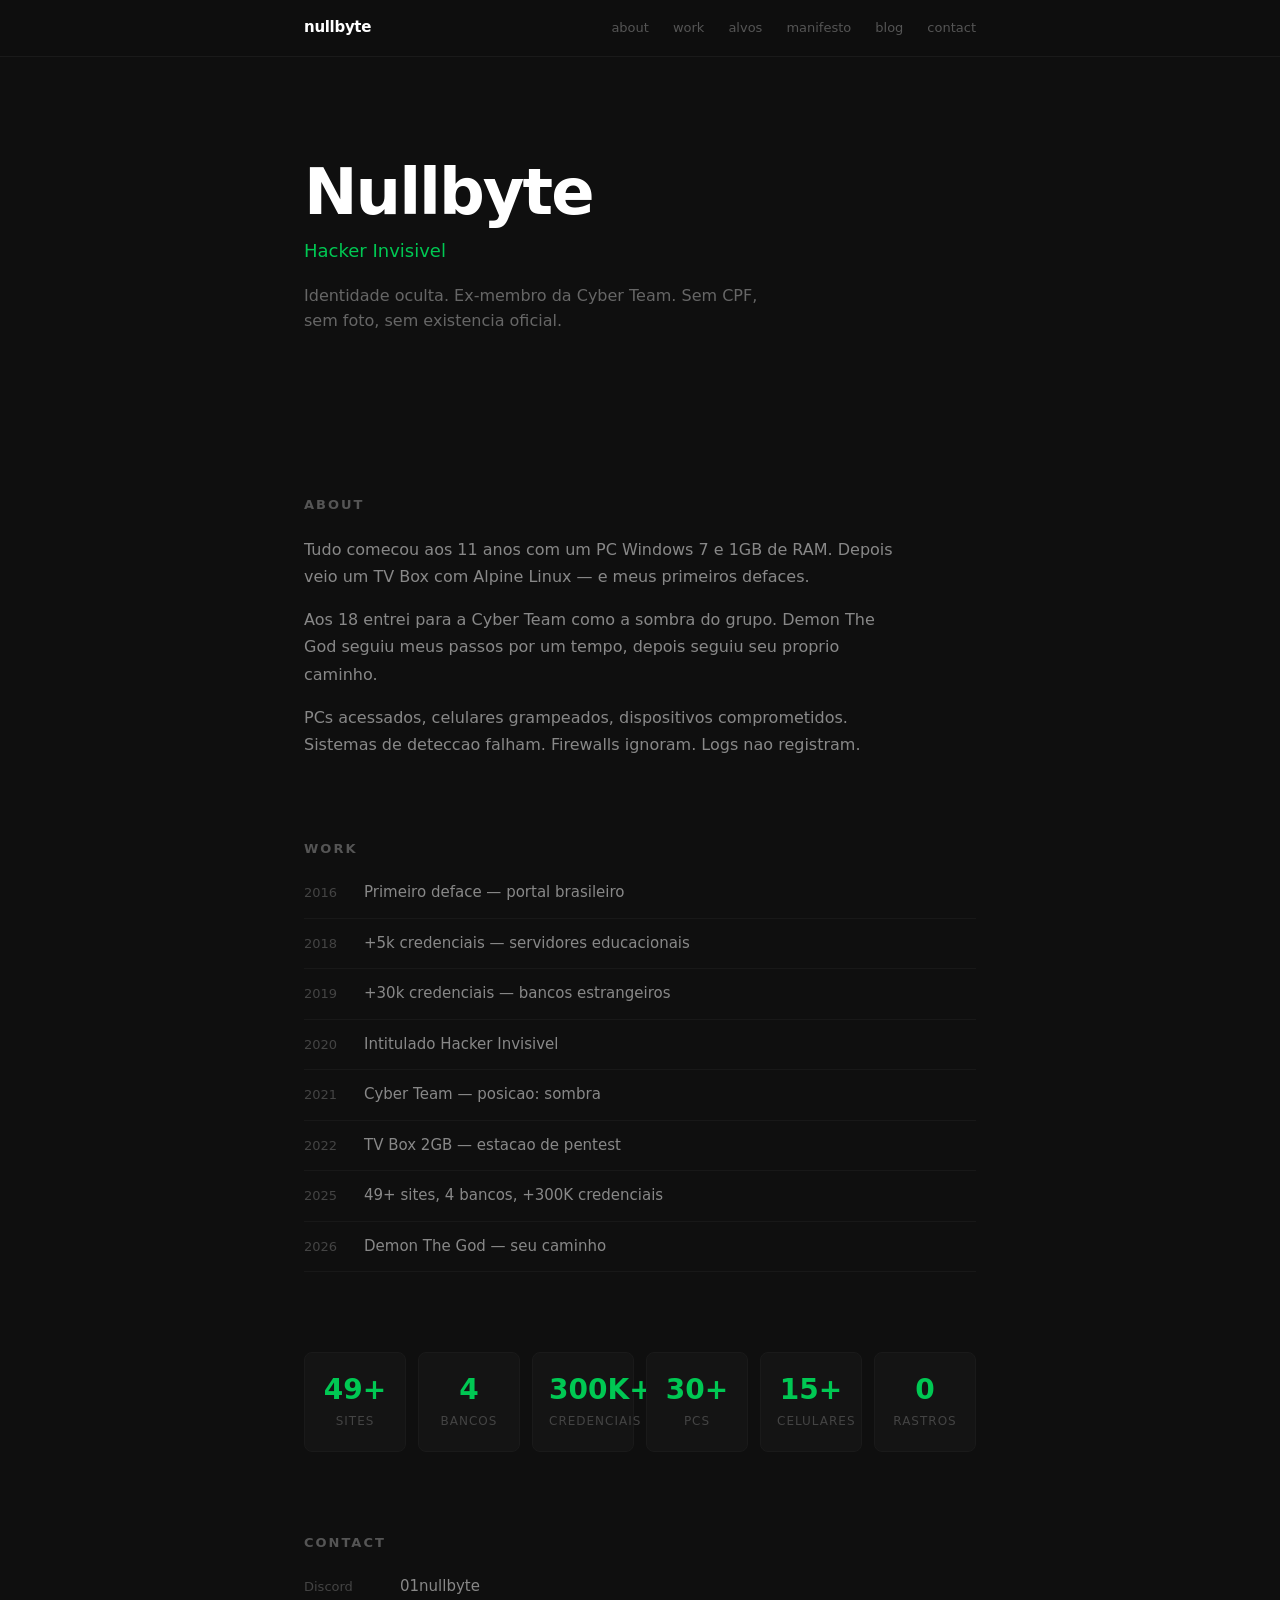
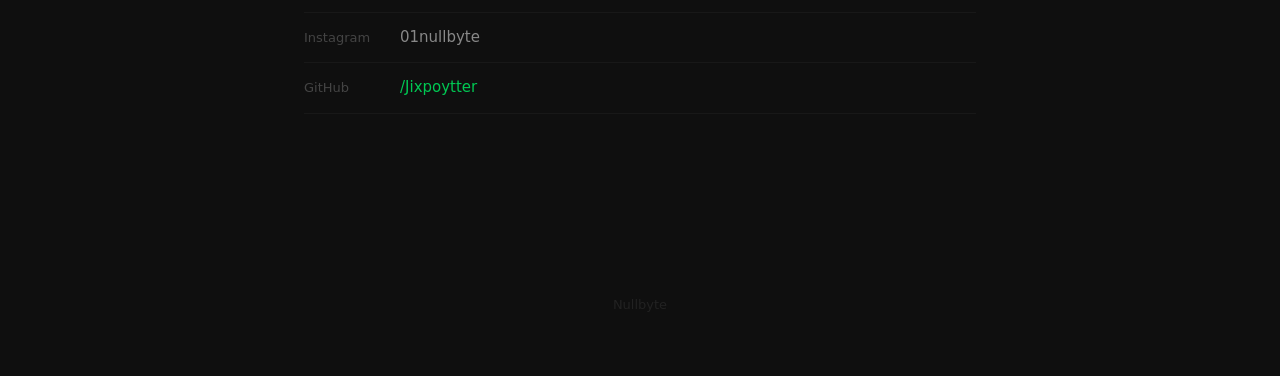
==== commit 3c4cb03f: "add targets, manifesto, blog pages (8 pages total)" ====
--- a/index.html
+++ b/index.html
@@ -4,8 +4,31 @@
     <meta charset="UTF-8">
     <meta name="viewport" content="width=device-width, initial-scale=1.0">
     <title>Nullbyte</title>
-    <meta name="description" content="Nullbyte. 49+ sites, 4 bancos, +300K credenciais.">
+    <meta name="description" content="Nullbyte — Hacker Invisivel. 49+ sites comprometidos, 4 bancos de dados, +300K credenciais expostas. PCs acessados, celulares grampeados. Ex-membro Cyber Team.">
+    <meta name="keywords" content="nullbyte, hacker invisivel, cyber team, pentest, seguranca ofensiva, vazamento dados">
+    <meta name="author" content="Nullbyte">
+    <meta property="og:title" content="Nullbyte — Hacker Invisivel">
+    <meta property="og:description" content="49+ sites | 4 bancos | +300K credenciais">
+    <meta property="og:type" content="website">
+    <meta property="og:url" content="https://jixpoytter.github.io">
+    <meta name="google-site-verification" content="da2PiTJq0uxkvnbRR0Z4jXI3kTM7JnkLeQOXz0FyX6Q" />
+    <link rel="canonical" href="https://jixpoytter.github.io">
+    <link rel="sitemap" type="application/xml" href="sitemap.xml">
     <link rel="stylesheet" href="style.css">
+    <script type="application/ld+json">
+    {
+        "@context": "https://schema.org",
+        "@type": "Person",
+        "name": "Nullbyte",
+        "alternateName": "Hacker Invisivel",
+        "description": "Hacker invisivel. 49+ sites comprometidos, 4 bancos, +300K credenciais.",
+        "url": "https://jixpoytter.github.io",
+        "sameAs": [
+            "https://github.com/Jixpoytter",
+            "https://www.instagram.com/01nullbyte"
+        ]
+    }
+    </script>
 </head>
 <body>
 
@@ -15,6 +38,9 @@
         <div class="nav-items">
             <a href="#about">about</a>
             <a href="#work">work</a>
+            <a href="targets.html">alvos</a>
+            <a href="manifesto.html">manifesto</a>
+            <a href="blog/">blog</a>
             <a href="#contact">contact</a>
         </div>
     </div>
